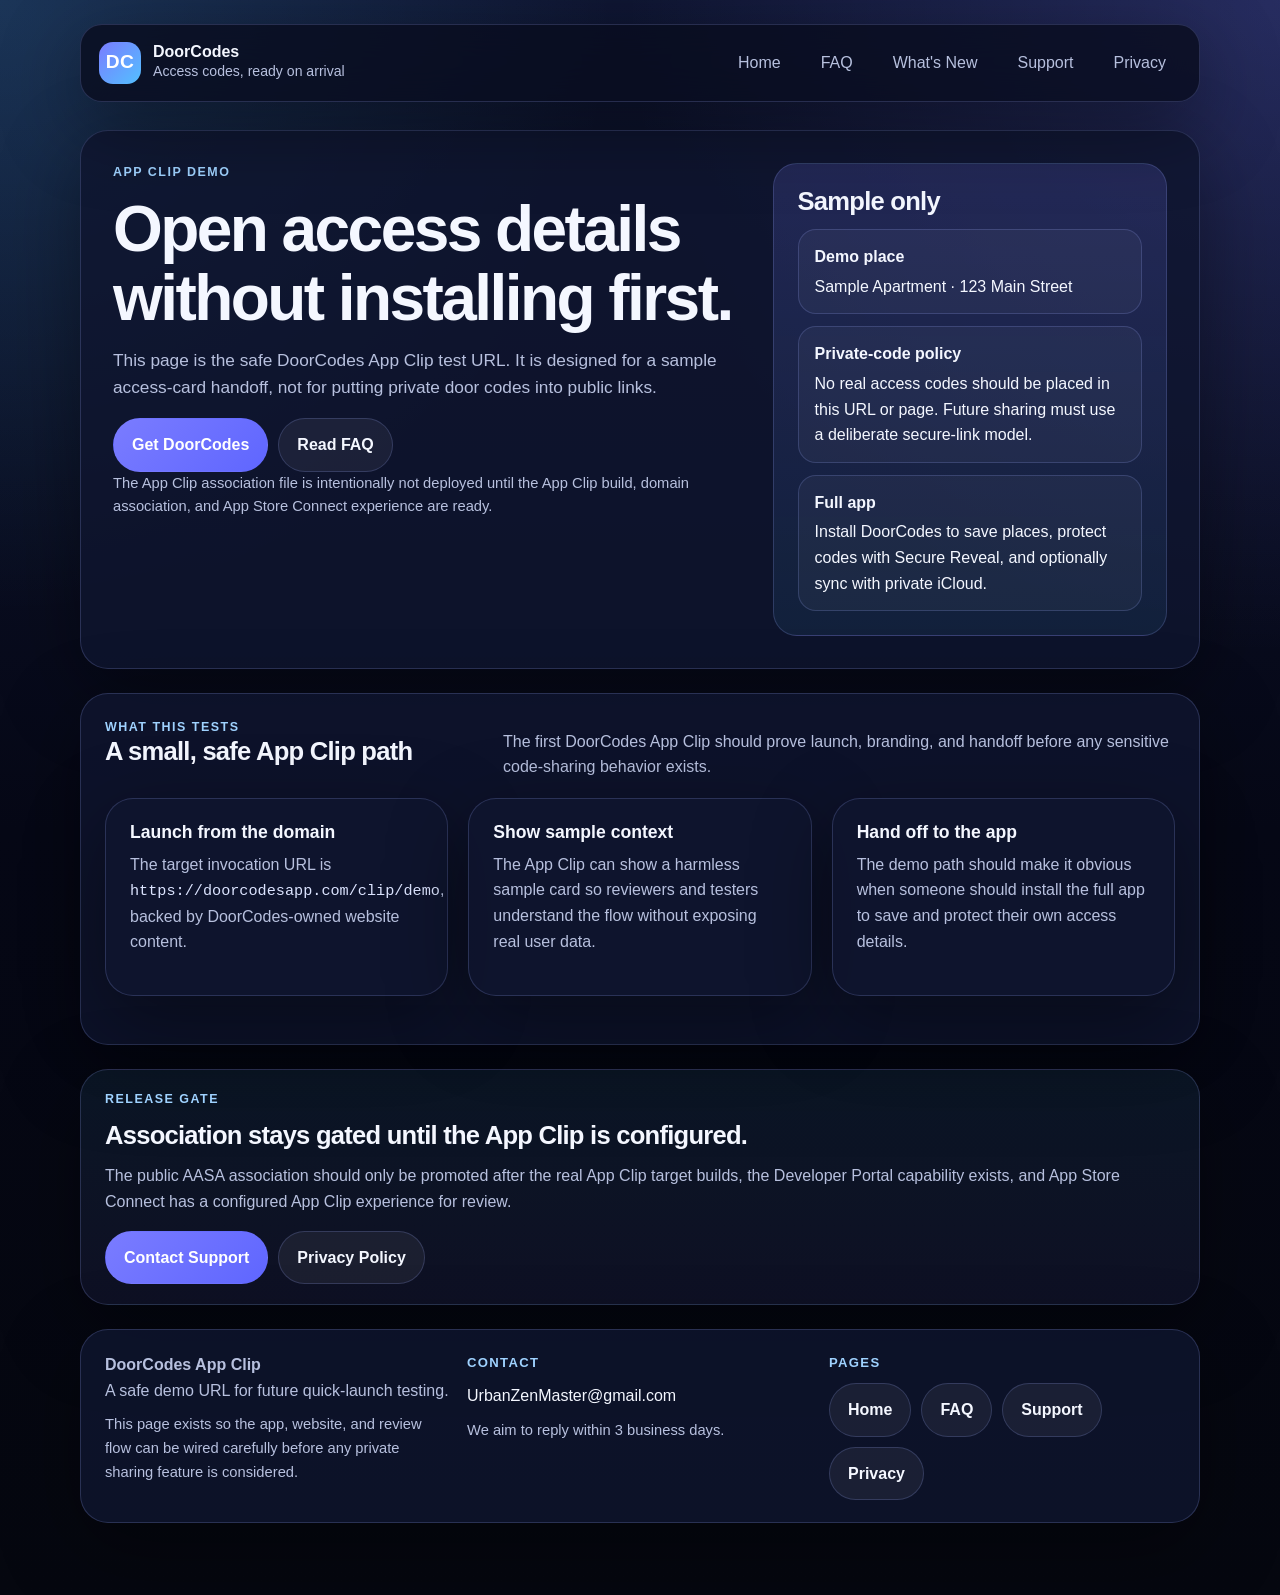
==== clip/demo/index.html @ 6c6e8bd0 "Enable GitHub Pages workflow deployment" ====
<!doctype html>
<html lang="en">
<head>
  <meta charset="utf-8">
  <meta name="viewport" content="width=device-width, initial-scale=1">
  <meta name="description" content="DoorCodes App Clip demo page for quick access-card previews and full-app handoff testing.">
  <meta name="robots" content="index,follow">
  <meta name="theme-color" content="#060816">
  <link rel="canonical" href="https://doorcodesapp.com/clip/demo/">
  <link rel="icon" type="image/png" href="../../assets/doorcodes-favicon-512.png">
  <link rel="apple-touch-icon" href="../../assets/apple-touch-icon.png">
  <meta property="og:site_name" content="DoorCodes">
  <meta property="og:type" content="website">
  <meta property="og:title" content="DoorCodes App Clip Demo">
  <meta property="og:description" content="A safe sample App Clip entry point for DoorCodes access-card previews.">
  <meta property="og:url" content="https://doorcodesapp.com/clip/demo/">
  <meta property="og:image" content="https://doorcodesapp.com/assets/doorcodes-social-preview.png">
  <meta property="og:image:alt" content="DoorCodes website preview art for the privacy-first access-code app.">
  <meta name="twitter:card" content="summary_large_image">
  <meta name="twitter:title" content="DoorCodes App Clip Demo">
  <meta name="twitter:description" content="A safe sample App Clip entry point for DoorCodes access-card previews.">
  <meta name="twitter:image" content="https://doorcodesapp.com/assets/doorcodes-social-preview.png">
  <title>DoorCodes App Clip Demo</title>
  <link rel="stylesheet" href="../../site.css">
</head>
<body>
  <div class="shell">
    <header class="topbar">
      <div class="brand">
        <div class="brand-mark">DC</div>
        <div class="brand-copy">
          <strong>DoorCodes</strong>
          <span>Access codes, ready on arrival</span>
        </div>
      </div>
      <nav class="nav" aria-label="Primary">
        <a href="../../index.html">Home</a>
        <a href="../../faq.html">FAQ</a>
        <a href="../../whats-new.html">What's New</a>
        <a href="../../support.html">Support</a>
        <a href="../../privacy.html">Privacy</a>
      </nav>
    </header>

    <main>
      <section class="hero">
        <div>
          <p class="eyebrow">App Clip Demo</p>
          <h1>Open access details without installing first.</h1>
          <p class="lede">This page is the safe DoorCodes App Clip test URL. It is designed for a sample access-card handoff, not for putting private door codes into public links.</p>
          <div class="button-row">
            <a class="button primary" href="https://apps.apple.com/us/app/doorcodes-vault/id6761863570">Get DoorCodes</a>
            <a class="button secondary" href="../../faq.html">Read FAQ</a>
          </div>
          <p class="cta-note small">The App Clip association file is intentionally not deployed until the App Clip build, domain association, and App Store Connect experience are ready.</p>
        </div>

        <aside class="hero-card">
          <h2>Sample only</h2>
          <div class="meta-list">
            <div class="meta-item">
              <strong>Demo place</strong>
              <span>Sample Apartment · 123 Main Street</span>
            </div>
            <div class="meta-item">
              <strong>Private-code policy</strong>
              <span>No real access codes should be placed in this URL or page. Future sharing must use a deliberate secure-link model.</span>
            </div>
            <div class="meta-item">
              <strong>Full app</strong>
              <span>Install DoorCodes to save places, protect codes with Secure Reveal, and optionally sync with private iCloud.</span>
            </div>
          </div>
        </aside>
      </section>

      <section class="section">
        <div class="section-header">
          <div>
            <p class="eyebrow">What This Tests</p>
            <h2>A small, safe App Clip path</h2>
          </div>
          <p>The first DoorCodes App Clip should prove launch, branding, and handoff before any sensitive code-sharing behavior exists.</p>
        </div>
        <div class="grid">
          <article class="card span-4">
            <h3>Launch from the domain</h3>
            <p>The target invocation URL is <code>https://doorcodesapp.com/clip/demo</code>, backed by DoorCodes-owned website content.</p>
          </article>
          <article class="card span-4">
            <h3>Show sample context</h3>
            <p>The App Clip can show a harmless sample card so reviewers and testers understand the flow without exposing real user data.</p>
          </article>
          <article class="card span-4">
            <h3>Hand off to the app</h3>
            <p>The demo path should make it obvious when someone should install the full app to save and protect their own access details.</p>
          </article>
        </div>
      </section>

      <section class="callout">
        <p class="eyebrow">Release Gate</p>
        <h2>Association stays gated until the App Clip is configured.</h2>
        <p>The public AASA association should only be promoted after the real App Clip target builds, the Developer Portal capability exists, and App Store Connect has a configured App Clip experience for review.</p>
        <div class="button-row">
          <a class="button primary" href="../../support.html">Contact Support</a>
          <a class="button secondary" href="../../privacy.html">Privacy Policy</a>
        </div>
      </section>
    </main>

    <footer class="footer">
      <div class="footer-block">
        <p><strong>DoorCodes App Clip</strong><br><span class="muted">A safe demo URL for future quick-launch testing.</span></p>
        <p class="small footer-note">This page exists so the app, website, and review flow can be wired carefully before any private sharing feature is considered.</p>
      </div>
      <div class="footer-block">
        <p class="footer-title">Contact</p>
        <a class="footer-link" href="mailto:UrbanZenMaster@gmail.com?subject=DoorCodes%20Support">UrbanZenMaster@gmail.com</a>
        <p class="small muted">We aim to reply within 3 business days.</p>
      </div>
      <div class="footer-block">
        <p class="footer-title">Pages</p>
        <div class="meta-row">
          <a class="button secondary" href="../../index.html">Home</a>
          <a class="button secondary" href="../../faq.html">FAQ</a>
          <a class="button secondary" href="../../support.html">Support</a>
          <a class="button secondary" href="../../privacy.html">Privacy</a>
        </div>
      </div>
    </footer>
  </div>
</body>
</html>
---- site.css ----
:root {
  color-scheme: dark;
  --bg: #060816;
  --bg-accent: #0f1633;
  --surface: rgba(15, 21, 47, 0.82);
  --surface-strong: rgba(19, 27, 58, 0.96);
  --surface-soft: rgba(255, 255, 255, 0.06);
  --text: #f4f7ff;
  --muted: #b7c0de;
  --accent: #7a7cff;
  --accent-strong: #5f66ff;
  --accent-soft: rgba(122, 124, 255, 0.18);
  --border: rgba(156, 170, 255, 0.2);
  --success: #81dca6;
  --shadow: 0 24px 80px rgba(0, 0, 0, 0.38);
}

* {
  box-sizing: border-box;
}

html {
  scroll-behavior: smooth;
}

body {
  margin: 0;
  min-height: 100vh;
  font-family: "SF Pro Text", "Helvetica Neue", Helvetica, Arial, sans-serif;
  line-height: 1.6;
  color: var(--text);
  background:
    radial-gradient(circle at top left, rgba(82, 194, 255, 0.18), transparent 30%),
    radial-gradient(circle at top right, rgba(122, 124, 255, 0.22), transparent 32%),
    linear-gradient(180deg, var(--bg-accent) 0%, var(--bg) 52%, #05070f 100%);
}

a {
  color: inherit;
  text-decoration: none;
}

a.inline-link {
  color: #c8dcff;
  text-decoration: underline;
  text-decoration-color: rgba(200, 220, 255, 0.45);
  text-underline-offset: 0.16em;
}

img {
  max-width: 100%;
  display: block;
}

.shell {
  width: min(1120px, calc(100% - 32px));
  margin: 0 auto;
  padding: 24px 0 72px;
}

.topbar {
  position: sticky;
  top: 16px;
  z-index: 10;
  display: flex;
  align-items: center;
  justify-content: space-between;
  gap: 16px;
  margin-bottom: 28px;
  padding: 14px 18px;
  border: 1px solid var(--border);
  border-radius: 22px;
  background: rgba(9, 13, 31, 0.82);
  backdrop-filter: blur(18px);
  box-shadow: var(--shadow);
}

.brand {
  display: flex;
  align-items: center;
  gap: 12px;
  min-width: 0;
}

.brand-mark {
  display: grid;
  place-items: center;
  width: 42px;
  height: 42px;
  border-radius: 14px;
  background: linear-gradient(135deg, var(--accent) 0%, #53c0ff 100%);
  color: white;
  font-size: 1.2rem;
  font-weight: 800;
  letter-spacing: 0.02em;
}

.brand-copy {
  min-width: 0;
}

.brand-copy strong {
  display: block;
  font-size: 1rem;
  line-height: 1.1;
}

.brand-copy span {
  display: block;
  color: var(--muted);
  font-size: 0.88rem;
}

.nav {
  display: flex;
  flex-wrap: wrap;
  gap: 10px;
}

.nav a {
  padding: 10px 14px;
  border-radius: 999px;
  border: 1px solid transparent;
  color: var(--muted);
  transition: 0.18s ease;
}

.nav a.active,
.nav a:hover {
  color: var(--text);
  border-color: var(--border);
  background: var(--surface-soft);
}

.hero,
.section,
.callout,
.card,
.footer {
  border: 1px solid var(--border);
  border-radius: 28px;
  background: var(--surface);
  box-shadow: var(--shadow);
}

.hero {
  display: grid;
  grid-template-columns: minmax(0, 1.45fr) minmax(300px, 0.9fr);
  gap: 24px;
  padding: 32px;
  margin-bottom: 24px;
}

.eyebrow {
  margin: 0 0 12px;
  color: #9fd2ff;
  font-size: 0.78rem;
  font-weight: 700;
  letter-spacing: 0.12em;
  text-transform: uppercase;
}

h1,
h2,
h3 {
  margin: 0 0 14px;
  line-height: 1.08;
}

h1 {
  font-size: clamp(2.4rem, 5vw, 4.6rem);
  letter-spacing: -0.04em;
}

h2 {
  font-size: clamp(1.6rem, 2vw, 2.2rem);
  letter-spacing: -0.03em;
}

h3 {
  font-size: 1.1rem;
}

p {
  margin: 0 0 16px;
  color: var(--muted);
}

.lede {
  font-size: 1.08rem;
  max-width: 48rem;
}

.hero-card,
.card,
.section {
  padding: 24px;
}

.hero-card {
  border-radius: 24px;
  background: linear-gradient(180deg, rgba(122, 124, 255, 0.18), rgba(82, 194, 255, 0.08));
  border: 1px solid var(--border);
}

.hero-badges,
.button-row,
.meta-row,
.pill-row {
  display: flex;
  flex-wrap: wrap;
  gap: 10px;
}

.badge,
.pill {
  display: inline-flex;
  align-items: center;
  gap: 8px;
  padding: 9px 13px;
  border-radius: 999px;
  border: 1px solid var(--border);
  background: var(--surface-soft);
  color: var(--text);
  font-size: 0.92rem;
}

.pill.success {
  color: var(--success);
}

.button {
  display: inline-flex;
  align-items: center;
  justify-content: center;
  padding: 13px 18px;
  border-radius: 999px;
  border: 1px solid var(--border);
  font-weight: 700;
  transition: 0.18s ease;
}

.button.primary {
  background: linear-gradient(135deg, var(--accent) 0%, var(--accent-strong) 100%);
  border-color: transparent;
  color: white;
}

.button.button-disabled {
  cursor: default;
  opacity: 0.72;
  pointer-events: none;
  user-select: none;
  box-shadow: inset 0 0 0 1px rgba(255, 255, 255, 0.14);
}

.button.secondary {
  background: var(--surface-soft);
  color: var(--text);
}

.button:hover {
  transform: translateY(-1px);
}

.grid {
  display: grid;
  grid-template-columns: repeat(12, minmax(0, 1fr));
  gap: 20px;
  margin-bottom: 24px;
}

.span-4 { grid-column: span 4; }
.span-5 { grid-column: span 5; }
.span-6 { grid-column: span 6; }
.span-7 { grid-column: span 7; }
.span-8 { grid-column: span 8; }
.span-12 { grid-column: span 12; }

.section {
  margin-bottom: 24px;
}

.section-header {
  display: flex;
  align-items: flex-end;
  justify-content: space-between;
  gap: 16px;
  margin-bottom: 18px;
}

.section-header p {
  max-width: 42rem;
  margin-bottom: 0;
}

.cta-note {
  max-width: 46rem;
}

.release-label {
  margin: 0 0 10px;
  color: #9fd2ff;
  font-size: 0.82rem;
  font-weight: 700;
  letter-spacing: 0.1em;
  text-transform: uppercase;
}

.card h3 {
  margin-bottom: 10px;
}

ul {
  margin: 0;
  padding-left: 18px;
  color: var(--muted);
}

li + li {
  margin-top: 10px;
}

.meta-list {
  display: grid;
  gap: 12px;
}

.meta-item {
  padding: 14px 16px;
  border-radius: 18px;
  border: 1px solid var(--border);
  background: rgba(255, 255, 255, 0.04);
}

.meta-item strong {
  display: block;
  margin-bottom: 4px;
  color: var(--text);
}

.screenshot-grid {
  display: grid;
  grid-template-columns: repeat(2, minmax(0, 1fr));
  gap: 20px;
}

.screenshot-card {
  border: 1px solid var(--border);
  border-radius: 24px;
  background: rgba(255, 255, 255, 0.03);
  overflow: hidden;
}

.screenshot-frame {
  padding: 18px 18px 0;
  background:
    radial-gradient(circle at top left, rgba(82, 194, 255, 0.12), transparent 40%),
    linear-gradient(180deg, rgba(122, 124, 255, 0.08), rgba(7, 10, 22, 0.02));
}

.screenshot-frame img {
  width: 100%;
  border-radius: 18px;
  border: 1px solid rgba(255, 255, 255, 0.08);
  box-shadow: 0 24px 40px rgba(0, 0, 0, 0.28);
}

.screenshot-meta {
  padding: 18px;
}

.screenshot-meta p {
  margin-bottom: 0;
}

.device-chip {
  display: inline-flex;
  align-items: center;
  margin-bottom: 10px;
  padding: 6px 10px;
  border-radius: 999px;
  border: 1px solid var(--border);
  background: var(--surface-soft);
  color: #9fd2ff;
  font-size: 0.78rem;
  font-weight: 700;
  letter-spacing: 0.08em;
  text-transform: uppercase;
}

.footer {
  padding: 22px 24px;
  display: grid;
  grid-template-columns: repeat(3, minmax(0, 1fr));
  gap: 16px;
}

.footer p {
  margin: 0;
}

.footer-block {
  display: grid;
  gap: 10px;
  align-content: start;
}

.footer-title {
  color: #9fd2ff;
  font-size: 0.82rem;
  font-weight: 700;
  letter-spacing: 0.1em;
  text-transform: uppercase;
}

.footer-link {
  color: var(--text);
  word-break: break-word;
}

.footer-note {
  max-width: 28rem;
}

.muted {
  color: var(--muted);
}

.small {
  font-size: 0.92rem;
}

.callout {
  padding: 20px 24px;
  margin-bottom: 24px;
  background: linear-gradient(180deg, rgba(82, 194, 255, 0.08), rgba(122, 124, 255, 0.08));
}

code {
  font-family: ui-monospace, SFMono-Regular, Menlo, Monaco, Consolas, monospace;
  font-size: 0.95em;
  color: #dce4ff;
}

@media (max-width: 900px) {
  .hero {
    grid-template-columns: 1fr;
  }

  .screenshot-grid {
    grid-template-columns: 1fr;
  }

  .span-4,
  .span-5,
  .span-6,
  .span-7,
  .span-8 {
    grid-column: span 12;
  }

  .topbar {
    position: static;
  }

  .footer {
    grid-template-columns: 1fr;
  }
}

@media (max-width: 620px) {
  .shell {
    width: min(100% - 20px, 1120px);
    padding-top: 12px;
  }

  .topbar {
    flex-direction: column;
    align-items: stretch;
    gap: 18px;
  }

  .brand {
    width: 100%;
  }

  .nav {
    display: grid;
    grid-template-columns: repeat(auto-fit, minmax(120px, 1fr));
    gap: 8px;
    width: 100%;
  }

  .nav a {
    display: flex;
    align-items: center;
    justify-content: center;
    min-height: 46px;
    text-align: center;
  }

  .topbar,
  .hero,
  .section,
  .callout,
  .footer {
    border-radius: 22px;
  }

  .hero,
  .section,
  .card,
  .hero-card,
  .callout,
  .footer {
    padding: 20px;
  }

  h1 {
    font-size: clamp(2.1rem, 11vw, 3.2rem);
  }
}
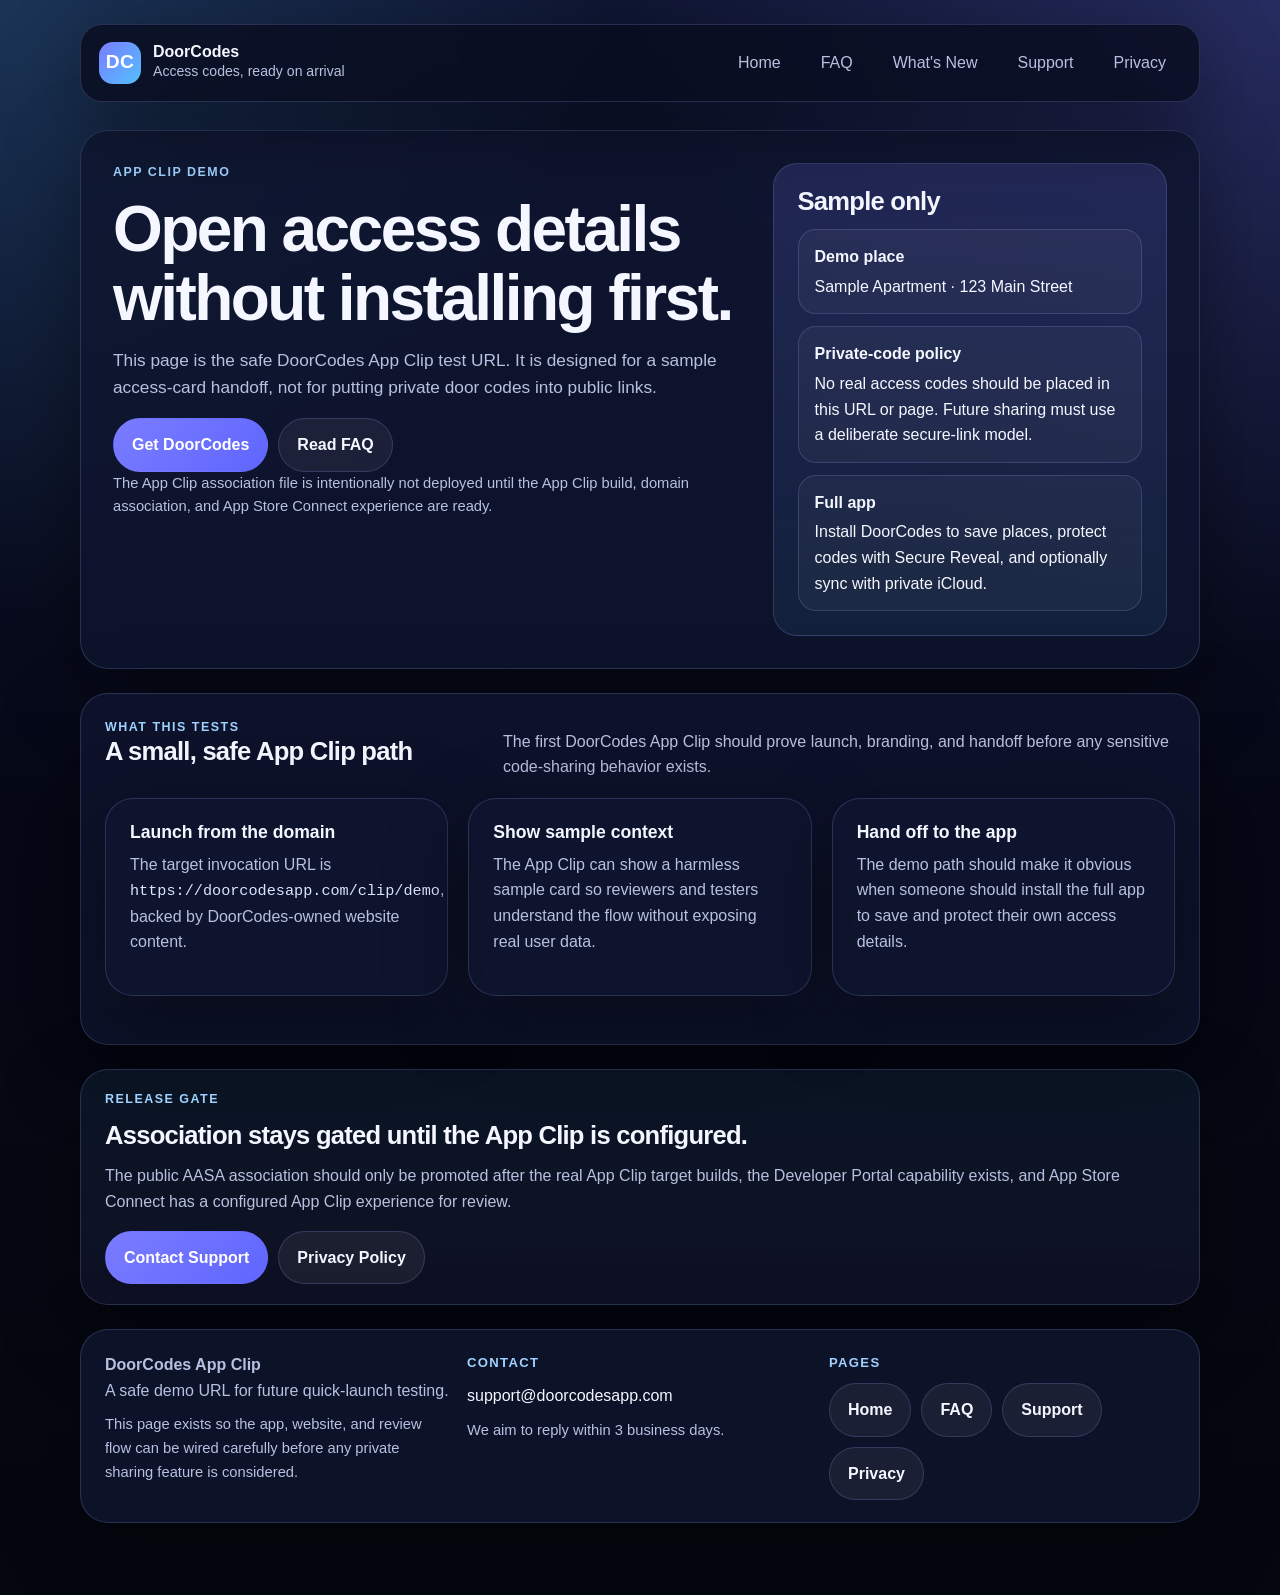
==== commit 580f74be: "Update DoorCodes contact emails" ====
--- a/clip/demo/index.html
+++ b/clip/demo/index.html
@@ -116,7 +116,7 @@
       </div>
       <div class="footer-block">
         <p class="footer-title">Contact</p>
-        <a class="footer-link" href="mailto:UrbanZenMaster@gmail.com?subject=DoorCodes%20Support">UrbanZenMaster@gmail.com</a>
+        <a class="footer-link" href="mailto:support@doorcodesapp.com?subject=DoorCodes%20Support">support@doorcodesapp.com</a>
         <p class="small muted">We aim to reply within 3 business days.</p>
       </div>
       <div class="footer-block">
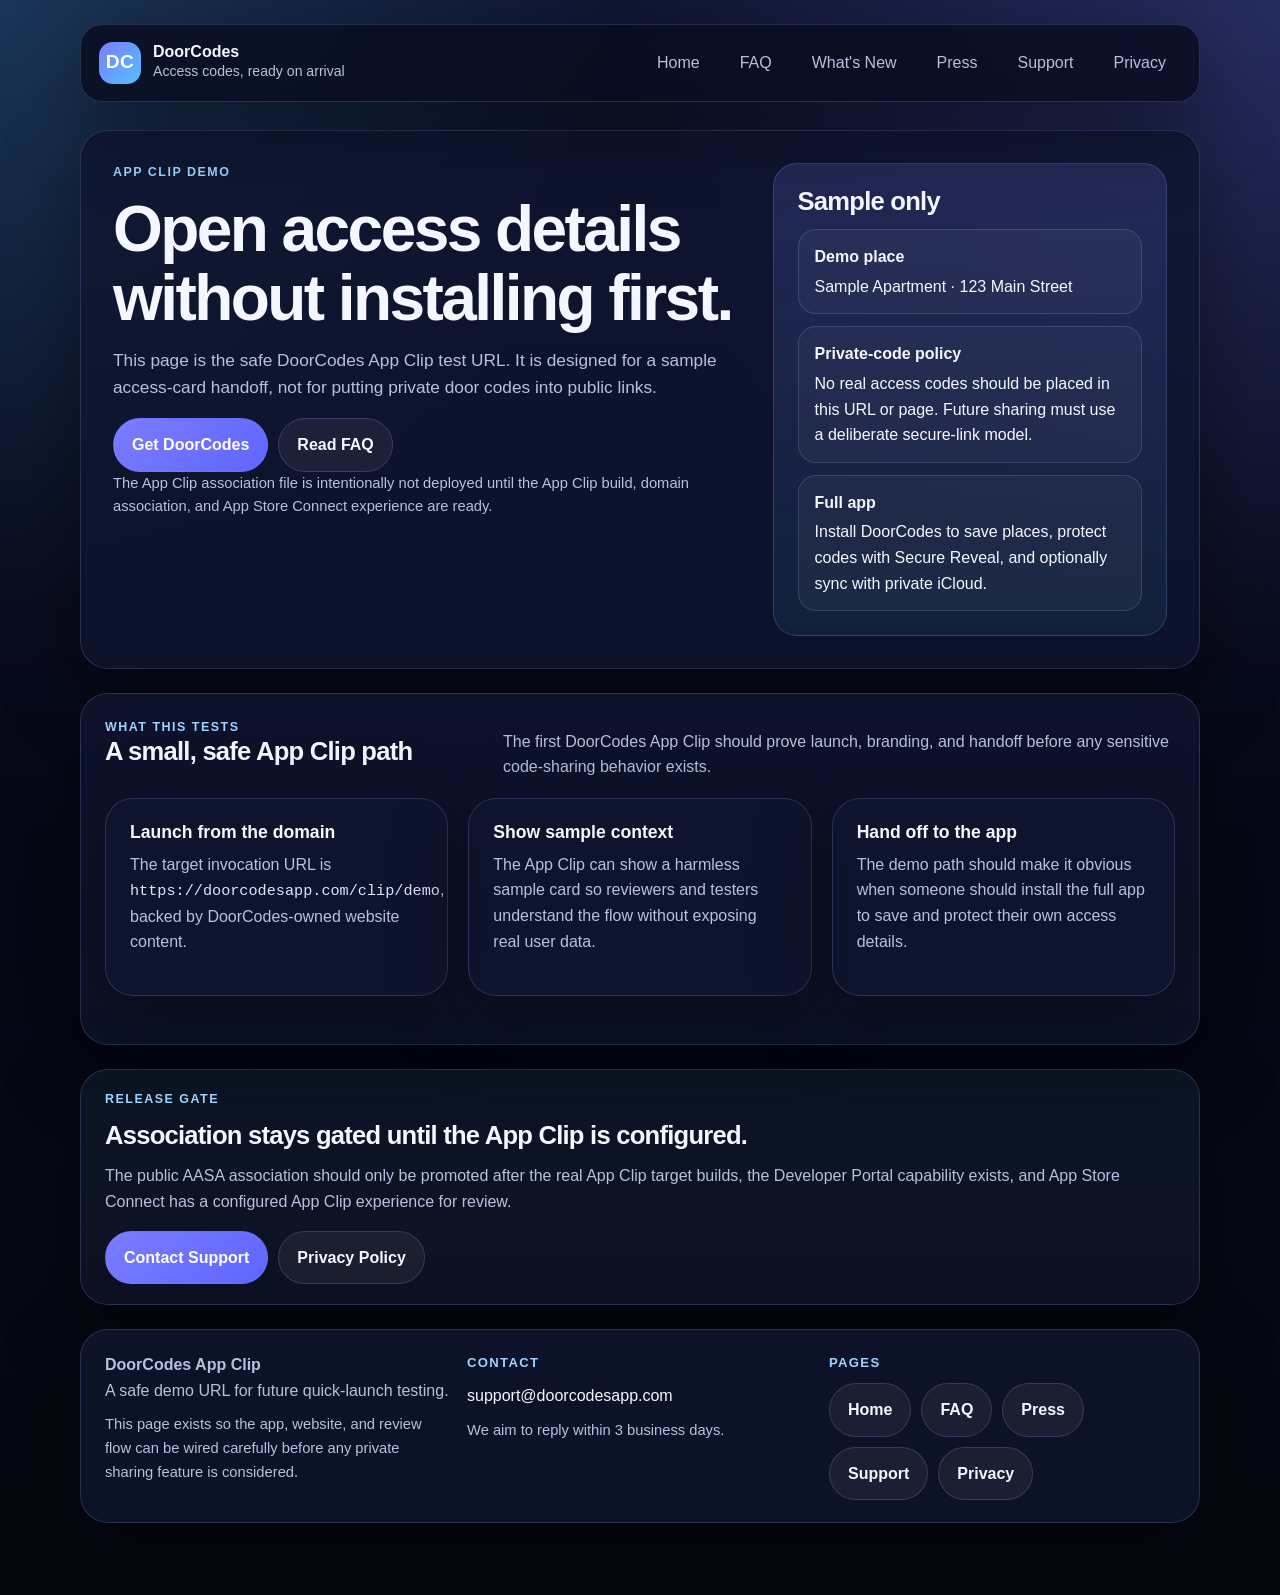
==== commit c7362b5e: "Add press page and media kit" ====
--- a/clip/demo/index.html
+++ b/clip/demo/index.html
@@ -37,6 +37,7 @@
         <a href="../../index.html">Home</a>
         <a href="../../faq.html">FAQ</a>
         <a href="../../whats-new.html">What's New</a>
+        <a href="../../press.html">Press</a>
         <a href="../../support.html">Support</a>
         <a href="../../privacy.html">Privacy</a>
       </nav>
@@ -124,6 +125,7 @@
         <div class="meta-row">
           <a class="button secondary" href="../../index.html">Home</a>
           <a class="button secondary" href="../../faq.html">FAQ</a>
+          <a class="button secondary" href="../../press.html">Press</a>
           <a class="button secondary" href="../../support.html">Support</a>
           <a class="button secondary" href="../../privacy.html">Privacy</a>
         </div>
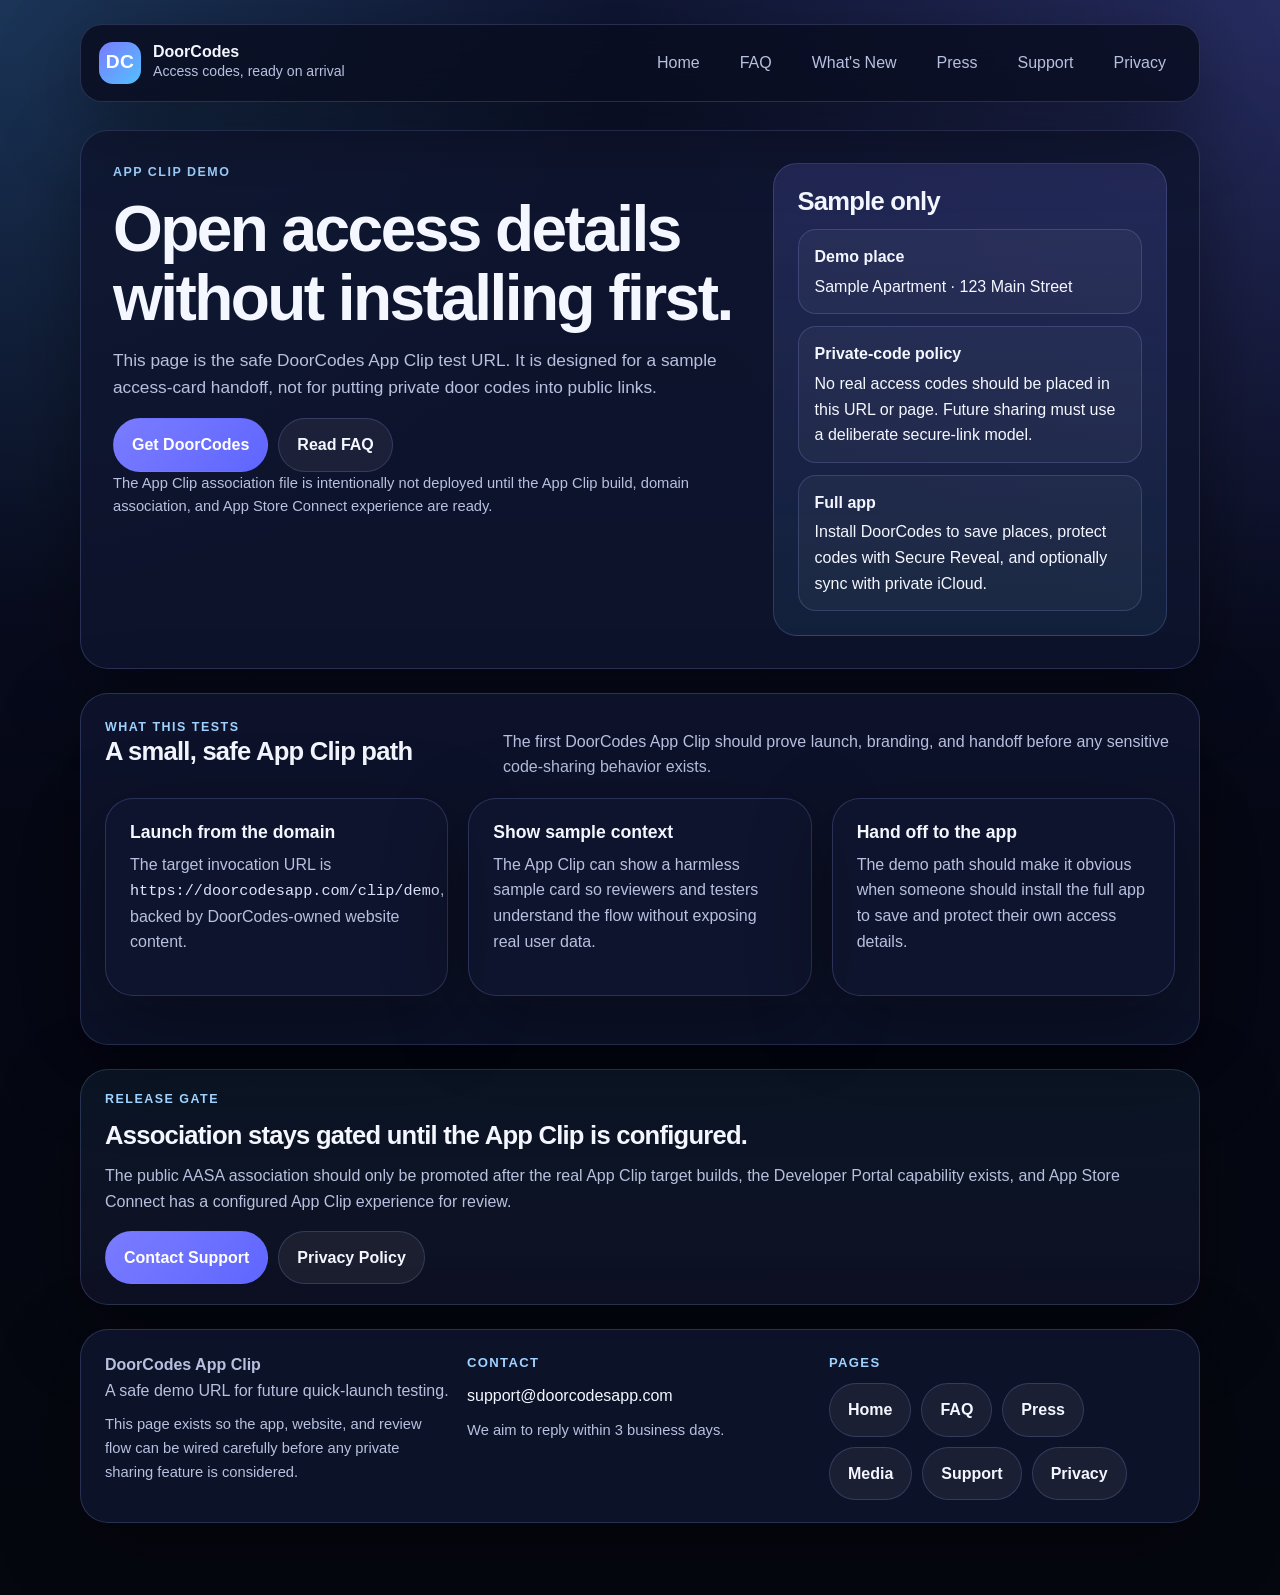
==== commit 1932316a: "Add media links to site footer" ====
--- a/clip/demo/index.html
+++ b/clip/demo/index.html
@@ -126,6 +126,7 @@
           <a class="button secondary" href="../../index.html">Home</a>
           <a class="button secondary" href="../../faq.html">FAQ</a>
           <a class="button secondary" href="../../press.html">Press</a>
+          <a class="button secondary" href="../../media-kit/doorcodes-media-kit.zip">Media</a>
           <a class="button secondary" href="../../support.html">Support</a>
           <a class="button secondary" href="../../privacy.html">Privacy</a>
         </div>
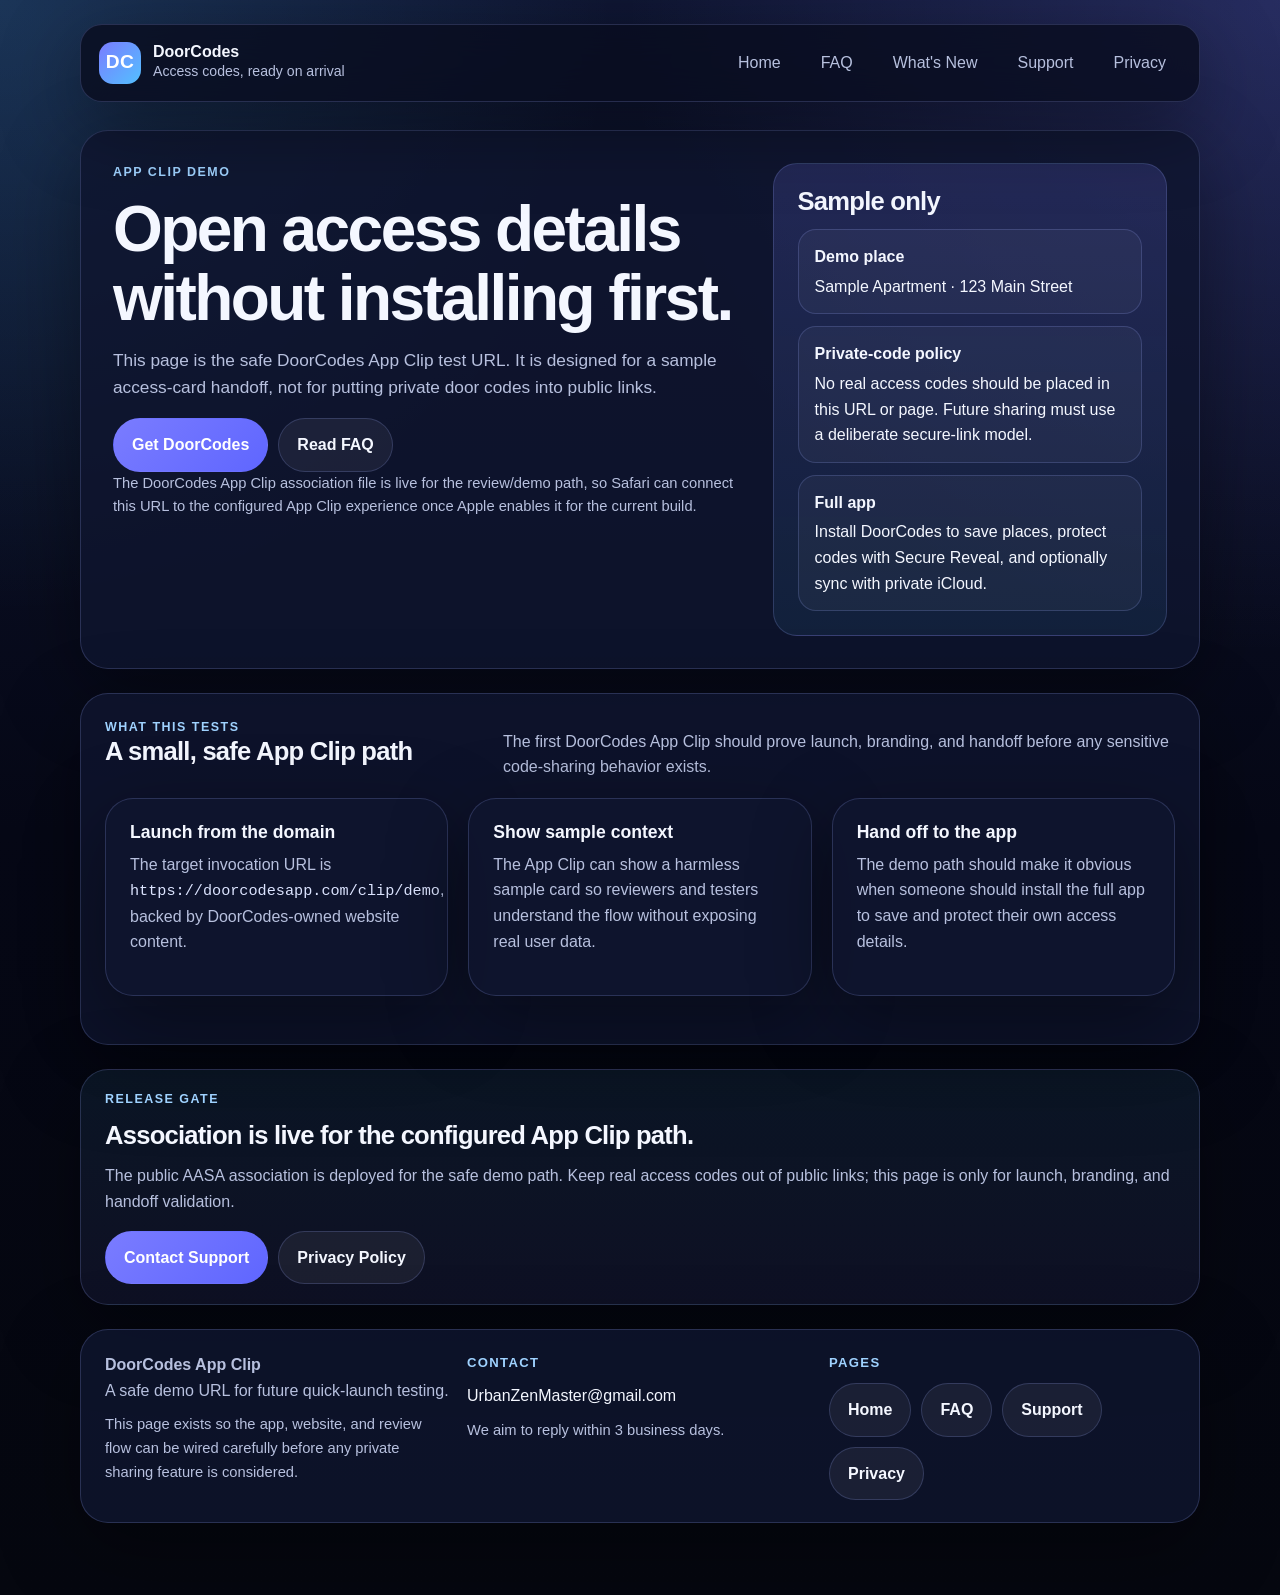
==== commit 0ba6acb6: "Refresh DoorCodes screenshots and App Clip copy" ====
--- a/clip/demo/index.html
+++ b/clip/demo/index.html
@@ -37,7 +37,6 @@
         <a href="../../index.html">Home</a>
         <a href="../../faq.html">FAQ</a>
         <a href="../../whats-new.html">What's New</a>
-        <a href="../../press.html">Press</a>
         <a href="../../support.html">Support</a>
         <a href="../../privacy.html">Privacy</a>
       </nav>
@@ -53,7 +52,7 @@
             <a class="button primary" href="https://apps.apple.com/us/app/doorcodes-vault/id6761863570">Get DoorCodes</a>
             <a class="button secondary" href="../../faq.html">Read FAQ</a>
           </div>
-          <p class="cta-note small">The App Clip association file is intentionally not deployed until the App Clip build, domain association, and App Store Connect experience are ready.</p>
+          <p class="cta-note small">The DoorCodes App Clip association file is live for the review/demo path, so Safari can connect this URL to the configured App Clip experience once Apple enables it for the current build.</p>
         </div>
 
         <aside class="hero-card">
@@ -101,8 +100,8 @@
 
       <section class="callout">
         <p class="eyebrow">Release Gate</p>
-        <h2>Association stays gated until the App Clip is configured.</h2>
-        <p>The public AASA association should only be promoted after the real App Clip target builds, the Developer Portal capability exists, and App Store Connect has a configured App Clip experience for review.</p>
+        <h2>Association is live for the configured App Clip path.</h2>
+        <p>The public AASA association is deployed for the safe demo path. Keep real access codes out of public links; this page is only for launch, branding, and handoff validation.</p>
         <div class="button-row">
           <a class="button primary" href="../../support.html">Contact Support</a>
           <a class="button secondary" href="../../privacy.html">Privacy Policy</a>
@@ -117,7 +116,7 @@
       </div>
       <div class="footer-block">
         <p class="footer-title">Contact</p>
-        <a class="footer-link" href="mailto:support@doorcodesapp.com?subject=DoorCodes%20Support">support@doorcodesapp.com</a>
+        <a class="footer-link" href="mailto:UrbanZenMaster@gmail.com?subject=DoorCodes%20Support">UrbanZenMaster@gmail.com</a>
         <p class="small muted">We aim to reply within 3 business days.</p>
       </div>
       <div class="footer-block">
@@ -125,8 +124,6 @@
         <div class="meta-row">
           <a class="button secondary" href="../../index.html">Home</a>
           <a class="button secondary" href="../../faq.html">FAQ</a>
-          <a class="button secondary" href="../../press.html">Press</a>
-          <a class="button secondary" href="../../media-kit/doorcodes-media-kit.zip">Media</a>
           <a class="button secondary" href="../../support.html">Support</a>
           <a class="button secondary" href="../../privacy.html">Privacy</a>
         </div>
